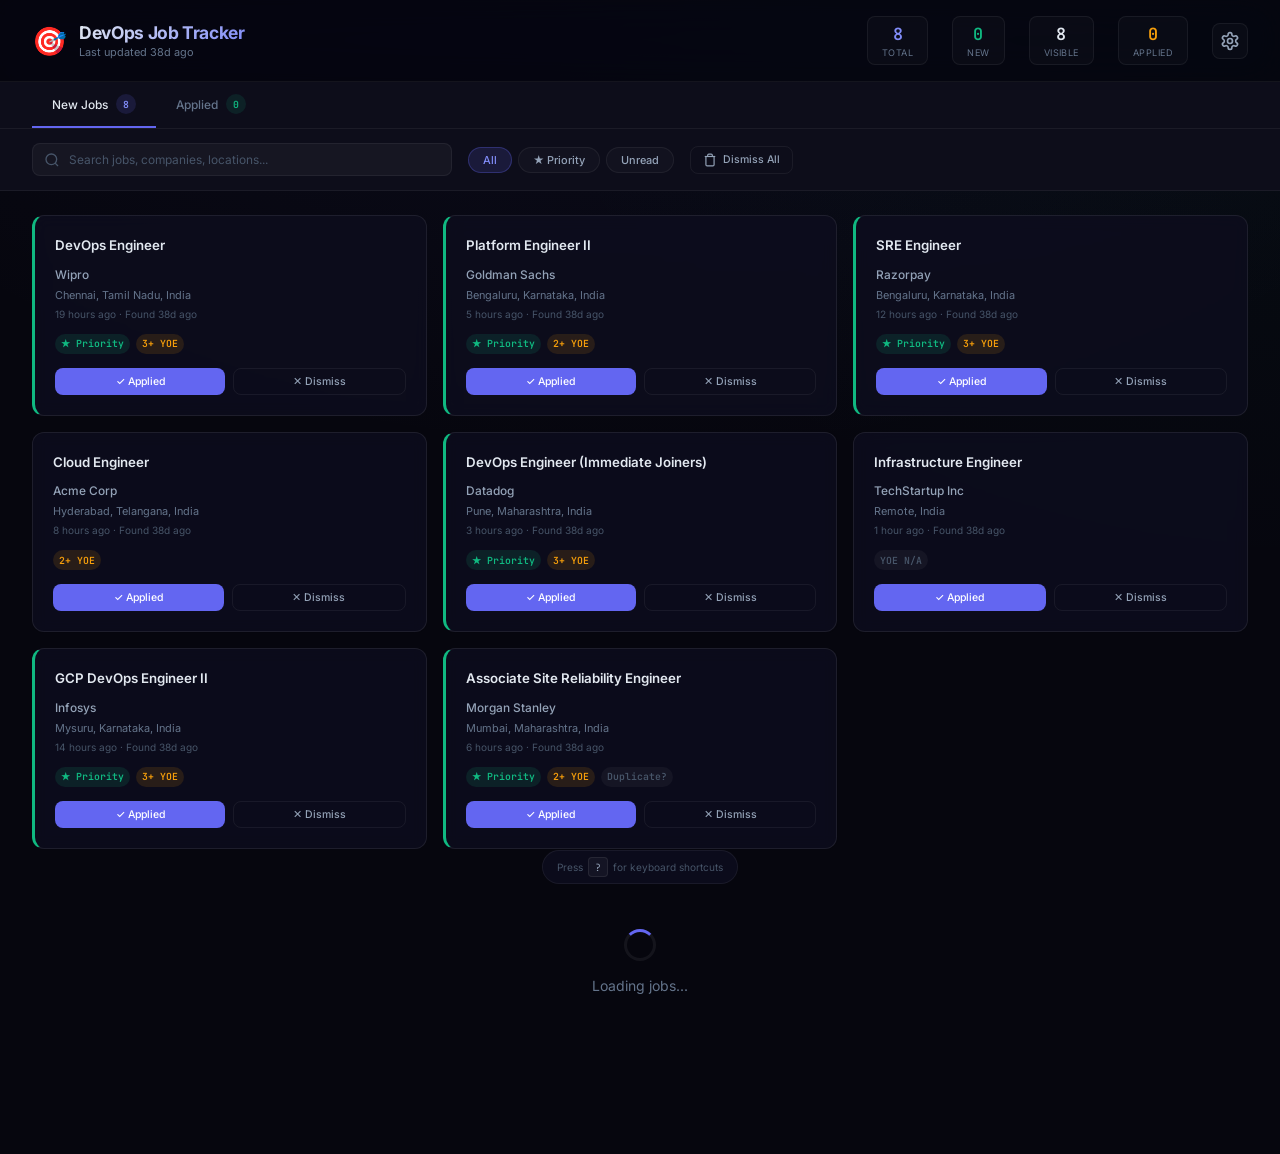
==== dashboard/index.html @ f209c888 "feat: add web dashboard, expand priority companies, disable Discord, and fix auth wall heuristic" ====
<!DOCTYPE html>
<html lang="en">
<head>
  <meta charset="UTF-8">
  <meta name="viewport" content="width=device-width, initial-scale=1.0">
  <title>DevOps Job Tracker</title>
  <meta name="description" content="Personal DevOps job tracking dashboard — automated LinkedIn job monitoring">
  <link rel="icon" href="data:image/svg+xml,<svg xmlns='http://www.w3.org/2000/svg' viewBox='0 0 100 100'><text y='.9em' font-size='90'>🎯</text></svg>">
  <link rel="preconnect" href="https://fonts.googleapis.com">
  <link rel="preconnect" href="https://fonts.gstatic.com" crossorigin>
  <link href="https://fonts.googleapis.com/css2?family=Inter:wght@300;400;500;600;700;800&family=JetBrains+Mono:wght@400;500;600&display=swap" rel="stylesheet">
  <link rel="stylesheet" href="style.css">
</head>
<body>
  <div id="app">

    <!-- ── Top Bar ──────────────────────────────────────────────────────── -->
    <header class="topbar" id="topbar">
      <div class="topbar__left">
        <span class="topbar__icon">🎯</span>
        <div>
          <h1 class="topbar__title">DevOps Job Tracker</h1>
          <p class="topbar__subtitle" id="lastUpdated">Loading...</p>
        </div>
      </div>
      <div class="topbar__stats" id="statsBar"></div>
      <div class="topbar__right">
        <button class="btn-icon" id="settingsBtn" title="Settings (S)">
          <svg width="20" height="20" viewBox="0 0 24 24" fill="none" stroke="currentColor" stroke-width="2" stroke-linecap="round" stroke-linejoin="round"><path d="M12.22 2h-.44a2 2 0 0 0-2 2v.18a2 2 0 0 1-1 1.73l-.43.25a2 2 0 0 1-2 0l-.15-.08a2 2 0 0 0-2.73.73l-.22.38a2 2 0 0 0 .73 2.73l.15.1a2 2 0 0 1 1 1.72v.51a2 2 0 0 1-1 1.74l-.15.09a2 2 0 0 0-.73 2.73l.22.38a2 2 0 0 0 2.73.73l.15-.08a2 2 0 0 1 2 0l.43.25a2 2 0 0 1 1 1.73V20a2 2 0 0 0 2 2h.44a2 2 0 0 0 2-2v-.18a2 2 0 0 1 1-1.73l.43-.25a2 2 0 0 1 2 0l.15.08a2 2 0 0 0 2.73-.73l.22-.39a2 2 0 0 0-.73-2.73l-.15-.08a2 2 0 0 1-1-1.74v-.5a2 2 0 0 1 1-1.74l.15-.09a2 2 0 0 0 .73-2.73l-.22-.38a2 2 0 0 0-2.73-.73l-.15.08a2 2 0 0 1-2 0l-.43-.25a2 2 0 0 1-1-1.73V4a2 2 0 0 0-2-2z"/><circle cx="12" cy="12" r="3"/></svg>
        </button>
      </div>
    </header>

    <!-- ── Tab Navigation ──────────────────────────────────────────────── -->
    <nav class="nav-tabs" id="navTabs">
      <button class="nav-tab nav-tab--active" data-tab="jobs" id="tabJobs">
        New Jobs <span class="badge" id="jobCount">0</span>
      </button>
      <button class="nav-tab" data-tab="applied" id="tabApplied">
        Applied <span class="badge badge--green" id="appliedCount">0</span>
      </button>
    </nav>

    <!-- ── Filters ─────────────────────────────────────────────────────── -->
    <section class="filters" id="filtersBar">
      <div class="filters__search">
        <svg class="filters__icon" width="16" height="16" viewBox="0 0 24 24" fill="none" stroke="currentColor" stroke-width="2"><circle cx="11" cy="11" r="8"/><path d="m21 21-4.3-4.3"/></svg>
        <input type="text" id="searchInput" placeholder="Search jobs, companies, locations..." autocomplete="off">
      </div>
      <div class="filters__chips" id="filterChips">
        <button class="chip chip--active" data-filter="all">All</button>
        <button class="chip" data-filter="priority">★ Priority</button>
        <button class="chip" data-filter="unread">Unread</button>
      </div>
      <button class="btn btn--ghost btn--sm" id="dismissAllBtn" title="Dismiss all visible jobs">
        <svg width="14" height="14" viewBox="0 0 24 24" fill="none" stroke="currentColor" stroke-width="2"><path d="M3 6h18"/><path d="M19 6v14c0 1-1 2-2 2H7c-1 0-2-1-2-2V6"/><path d="M8 6V4c0-1 1-2 2-2h4c1 0 2 1 2 2v2"/></svg>
        Dismiss All
      </button>
    </section>

    <!-- ── Jobs View ───────────────────────────────────────────────────── -->
    <main class="content" id="jobsView">
      <div class="job-grid" id="jobGrid"></div>
      <div class="empty-state" id="emptyState" hidden>
        <div class="empty-state__icon">✨</div>
        <h3>All caught up!</h3>
        <p>No new jobs to review. The pipeline runs every 30 minutes.</p>
      </div>
      <div class="loading-state" id="loadingState">
        <div class="spinner"></div>
        <p>Loading jobs...</p>
      </div>
    </main>

    <!-- ── Applied View ────────────────────────────────────────────────── -->
    <main class="content" id="appliedView" hidden>
      <div class="job-grid" id="appliedGrid"></div>
      <div class="empty-state" id="appliedEmpty" hidden>
        <div class="empty-state__icon">📝</div>
        <h3>No applications yet</h3>
        <p>Mark a job as "Applied" to track it here.</p>
      </div>
    </main>

    <!-- ── Settings Modal ──────────────────────────────────────────────── -->
    <div class="modal-overlay" id="settingsOverlay" hidden>
      <div class="modal" id="settingsModal" role="dialog" aria-label="Settings">
        <div class="modal__header">
          <h2 class="modal__title">Settings</h2>
          <button class="btn-icon" id="closeSettings" aria-label="Close">
            <svg width="20" height="20" viewBox="0 0 24 24" fill="none" stroke="currentColor" stroke-width="2"><path d="M18 6 6 18"/><path d="m6 6 12 12"/></svg>
          </button>
        </div>
        <div class="modal__body">
          <!-- Pipeline Config -->
          <fieldset class="settings-section">
            <legend class="settings-section__title">Pipeline Configuration</legend>
            <p class="settings-section__desc">Controls what the scraper searches for. Changes take effect on the next pipeline run (~30 min).</p>
            <div class="form-group">
              <label class="form-label" for="kwField">Search Keywords</label>
              <div class="tags-input" id="keywordsInput">
                <div class="tags-input__list" id="keywordTags"></div>
                <input type="text" class="tags-input__field" id="kwField" placeholder="Type keyword + Enter">
              </div>
            </div>
            <div class="form-row">
              <div class="form-group">
                <label class="form-label" for="minYoe">Min YOE</label>
                <input type="number" class="form-input" id="minYoe" min="0" max="20" step="1">
              </div>
              <div class="form-group">
                <label class="form-label" for="maxYoe">Max YOE</label>
                <input type="number" class="form-input" id="maxYoe" min="0" max="20" step="1">
              </div>
              <div class="form-group">
                <label class="form-label" for="searchLocation">Location</label>
                <input type="text" class="form-input" id="searchLocation" placeholder="India">
              </div>
            </div>
          </fieldset>

          <!-- GitHub Integration -->
          <fieldset class="settings-section">
            <legend class="settings-section__title">GitHub Integration</legend>
            <p class="settings-section__desc">To save settings to the repository, provide a GitHub Personal Access Token with <code>repo</code> scope.</p>
            <div class="form-group">
              <label class="form-label" for="githubPat">GitHub PAT</label>
              <input type="password" class="form-input" id="githubPat" placeholder="ghp_xxxxxxxxxxxx" autocomplete="off">
              <small class="form-hint">Stored only in your browser's localStorage. Never sent anywhere except GitHub API.</small>
            </div>
          </fieldset>

          <!-- Discord Toggle -->
          <fieldset class="settings-section">
            <legend class="settings-section__title">Discord Notifications</legend>
            <div class="toggle-row">
              <span class="form-label">Enable Discord webhook</span>
              <label class="toggle">
                <input type="checkbox" id="enableDiscord">
                <span class="toggle__track"><span class="toggle__knob"></span></span>
              </label>
            </div>
          </fieldset>

          <!-- Danger Zone -->
          <fieldset class="settings-section settings-section--danger">
            <legend class="settings-section__title">Local Data</legend>
            <div class="form-row">
              <button class="btn btn--danger btn--sm" id="clearDismissed">Clear Dismissed</button>
              <button class="btn btn--danger btn--sm" id="clearApplied">Clear Applied</button>
              <button class="btn btn--danger btn--sm" id="clearAll">Reset All Data</button>
            </div>
          </fieldset>
        </div>
        <div class="modal__footer">
          <button class="btn btn--ghost" id="cancelSettings">Cancel</button>
          <button class="btn btn--primary" id="saveSettings">Save to Repository</button>
        </div>
      </div>
    </div>

    <!-- ── Toast Container ─────────────────────────────────────────────── -->
    <div class="toast-container" id="toasts"></div>

    <!-- ── Keyboard Shortcut Hint ──────────────────────────────────────── -->
    <div class="kbd-hint" id="kbdHint">
      Press <kbd>?</kbd> for keyboard shortcuts
    </div>

    <!-- ── Keyboard Help Modal ─────────────────────────────────────────── -->
    <div class="modal-overlay" id="kbdOverlay" hidden>
      <div class="modal modal--sm" role="dialog" aria-label="Keyboard Shortcuts">
        <div class="modal__header">
          <h2 class="modal__title">Keyboard Shortcuts</h2>
          <button class="btn-icon" id="closeKbd" aria-label="Close">
            <svg width="20" height="20" viewBox="0 0 24 24" fill="none" stroke="currentColor" stroke-width="2"><path d="M18 6 6 18"/><path d="m6 6 12 12"/></svg>
          </button>
        </div>
        <div class="modal__body">
          <div class="kbd-list">
            <div class="kbd-row"><kbd>j</kbd> / <kbd>k</kbd><span>Navigate cards</span></div>
            <div class="kbd-row"><kbd>o</kbd> / <kbd>Enter</kbd><span>Open job in LinkedIn</span></div>
            <div class="kbd-row"><kbd>d</kbd><span>Dismiss focused job</span></div>
            <div class="kbd-row"><kbd>a</kbd><span>Mark as Applied</span></div>
            <div class="kbd-row"><kbd>/</kbd><span>Focus search</span></div>
            <div class="kbd-row"><kbd>s</kbd><span>Open settings</span></div>
            <div class="kbd-row"><kbd>1</kbd> / <kbd>2</kbd><span>Switch tabs</span></div>
            <div class="kbd-row"><kbd>Esc</kbd><span>Close modal / clear search</span></div>
          </div>
        </div>
      </div>
    </div>
  </div>

  <script src="app.js"></script>
</body>
</html>
---- dashboard/style.css ----
/* ═══════════════════════════════════════════════════════════════════════════════
   DevOps Job Tracker — Premium Dark Theme
   ═══════════════════════════════════════════════════════════════════════════════ */

/* ── Design Tokens ─────────────────────────────────────────────────────────── */
:root {
  --bg-body:        #06060e;
  --bg-surface:     #0d0d1a;
  --bg-card:        rgba(14, 14, 30, 0.85);
  --bg-card-hover:  rgba(22, 22, 48, 0.95);
  --bg-glass:       rgba(255, 255, 255, 0.025);
  --bg-input:       rgba(255, 255, 255, 0.04);
  --bg-input-focus: rgba(255, 255, 255, 0.06);

  --border:         rgba(255, 255, 255, 0.06);
  --border-card:    rgba(255, 255, 255, 0.08);
  --border-focus:   rgba(99, 102, 241, 0.5);

  --text-primary:   #e2e8f0;
  --text-secondary: #94a3b8;
  --text-muted:     #64748b;
  --text-dim:       #475569;

  --accent:         #6366f1;
  --accent-hover:   #818cf8;
  --accent-muted:   rgba(99, 102, 241, 0.15);
  --priority:       #10b981;
  --priority-muted: rgba(16, 185, 129, 0.12);
  --yoe:            #f59e0b;
  --yoe-muted:      rgba(245, 158, 11, 0.12);
  --danger:         #ef4444;
  --danger-muted:   rgba(239, 68, 68, 0.12);
  --info:           #3b82f6;
  --info-muted:     rgba(59, 130, 246, 0.12);
  --success:        #10b981;

  --radius-xs:      6px;
  --radius-sm:      8px;
  --radius-md:      12px;
  --radius-lg:      16px;
  --radius-full:    9999px;

  --shadow-sm:      0 1px 3px rgba(0,0,0,0.3);
  --shadow-md:      0 4px 16px rgba(0,0,0,0.4);
  --shadow-lg:      0 8px 32px rgba(0,0,0,0.5);
  --shadow-glow:    0 0 24px rgba(99, 102, 241, 0.08);

  --font-sans:      'Inter', -apple-system, BlinkMacSystemFont, 'Segoe UI', sans-serif;
  --font-mono:      'JetBrains Mono', 'Fira Code', monospace;

  --ease:           cubic-bezier(0.4, 0, 0.2, 1);
  --ease-bounce:    cubic-bezier(0.34, 1.56, 0.64, 1);
  --dur-fast:       120ms;
  --dur-normal:     220ms;
  --dur-slow:       400ms;
}

/* ── Reset ─────────────────────────────────────────────────────────────────── */
*, *::before, *::after { box-sizing: border-box; margin: 0; padding: 0; }

html {
  font-size: 14px;
  -webkit-font-smoothing: antialiased;
  -moz-osx-font-smoothing: grayscale;
  scroll-behavior: smooth;
}

body {
  font-family: var(--font-sans);
  background: var(--bg-body);
  color: var(--text-primary);
  min-height: 100vh;
  overflow-x: hidden;
  background-image:
    radial-gradient(ellipse 80% 60% at 50% -20%, rgba(99,102,241,0.08), transparent),
    radial-gradient(ellipse 60% 50% at 100% 0%, rgba(16,185,129,0.04), transparent);
}

a { color: var(--accent-hover); text-decoration: none; }
a:hover { text-decoration: underline; }

code { font-family: var(--font-mono); font-size: 0.85em; background: var(--bg-input); padding: 2px 6px; border-radius: var(--radius-xs); }

::-webkit-scrollbar { width: 6px; }
::-webkit-scrollbar-track { background: transparent; }
::-webkit-scrollbar-thumb { background: rgba(255,255,255,0.08); border-radius: 3px; }
::-webkit-scrollbar-thumb:hover { background: rgba(255,255,255,0.14); }

/* ── Top Bar ───────────────────────────────────────────────────────────────── */
.topbar {
  position: sticky; top: 0; z-index: 100;
  display: flex; align-items: center; gap: 24px;
  padding: 16px 32px;
  background: rgba(6, 6, 14, 0.82);
  backdrop-filter: blur(20px) saturate(180%);
  -webkit-backdrop-filter: blur(20px) saturate(180%);
  border-bottom: 1px solid var(--border);
}
.topbar__left { display: flex; align-items: center; gap: 12px; flex-shrink: 0; }
.topbar__icon { font-size: 28px; }
.topbar__title {
  font-size: 1.25rem; font-weight: 700; letter-spacing: -0.02em;
  background: linear-gradient(135deg, var(--text-primary), var(--accent-hover));
  -webkit-background-clip: text; -webkit-text-fill-color: transparent;
  background-clip: text;
}
.topbar__subtitle { font-size: 0.78rem; color: var(--text-muted); margin-top: 2px; }
.topbar__stats { display: flex; gap: 24px; margin-left: auto; }
.topbar__right { flex-shrink: 0; }

/* ── Stats ─────────────────────────────────────────────────────────────────── */
.stat {
  display: flex; flex-direction: column; align-items: center; gap: 2px;
  padding: 6px 14px; border-radius: var(--radius-sm);
  background: var(--bg-glass); border: 1px solid var(--border);
}
.stat__value { font-family: var(--font-mono); font-size: 1.2rem; font-weight: 600; }
.stat__label { font-size: 0.65rem; text-transform: uppercase; letter-spacing: 0.05em; color: var(--text-muted); }
.stat--accent .stat__value { color: var(--accent-hover); }
.stat--green .stat__value { color: var(--priority); }
.stat--amber .stat__value { color: var(--yoe); }

/* ── Button Primitives ─────────────────────────────────────────────────────── */
.btn-icon {
  display: inline-flex; align-items: center; justify-content: center;
  width: 36px; height: 36px; border-radius: var(--radius-sm);
  border: 1px solid var(--border); background: var(--bg-glass);
  color: var(--text-secondary); cursor: pointer;
  transition: all var(--dur-normal) var(--ease);
}
.btn-icon:hover { color: var(--text-primary); background: var(--bg-input); border-color: var(--border-card); }

.btn {
  display: inline-flex; align-items: center; gap: 6px;
  padding: 8px 16px; border-radius: var(--radius-sm);
  font-family: var(--font-sans); font-size: 0.82rem; font-weight: 500;
  cursor: pointer; border: none;
  transition: all var(--dur-normal) var(--ease);
}
.btn--sm { padding: 6px 12px; font-size: 0.75rem; }
.btn--primary { background: var(--accent); color: #fff; }
.btn--primary:hover { background: var(--accent-hover); box-shadow: var(--shadow-glow); }
.btn--ghost { background: transparent; color: var(--text-secondary); border: 1px solid var(--border); }
.btn--ghost:hover { color: var(--text-primary); border-color: var(--border-card); background: var(--bg-glass); }
.btn--danger { background: var(--danger-muted); color: var(--danger); border: 1px solid rgba(239,68,68,0.2); }
.btn--danger:hover { background: rgba(239,68,68,0.2); }

/* ── Nav Tabs ──────────────────────────────────────────────────────────────── */
.nav-tabs {
  display: flex; gap: 0; padding: 0 32px;
  border-bottom: 1px solid var(--border);
  background: var(--bg-surface);
}
.nav-tab {
  padding: 12px 20px; border: none; background: none;
  color: var(--text-muted); font-family: var(--font-sans);
  font-size: 0.85rem; font-weight: 500; cursor: pointer;
  border-bottom: 2px solid transparent;
  transition: all var(--dur-normal) var(--ease);
  display: flex; align-items: center; gap: 8px;
}
.nav-tab:hover { color: var(--text-secondary); }
.nav-tab--active { color: var(--text-primary); border-bottom-color: var(--accent); }

/* ── Badge ─────────────────────────────────────────────────────────────────── */
.badge {
  display: inline-flex; align-items: center; justify-content: center;
  min-width: 20px; height: 20px; padding: 0 6px;
  border-radius: var(--radius-full); font-family: var(--font-mono);
  font-size: 0.7rem; font-weight: 600;
  background: var(--accent-muted); color: var(--accent-hover);
}
.badge--green { background: var(--priority-muted); color: var(--priority); }
.badge--amber { background: var(--yoe-muted); color: var(--yoe); }
.badge--dim { background: rgba(255,255,255,0.04); color: var(--text-dim); }

/* ── Filters ───────────────────────────────────────────────────────────────── */
.filters {
  display: flex; align-items: center; gap: 16px; flex-wrap: wrap;
  padding: 14px 32px; background: var(--bg-surface);
  border-bottom: 1px solid var(--border);
}
.filters__search {
  position: relative; flex: 1; min-width: 240px; max-width: 420px;
}
.filters__icon {
  position: absolute; left: 12px; top: 50%; transform: translateY(-50%);
  color: var(--text-dim); pointer-events: none;
}
.filters__search input {
  width: 100%; padding: 8px 12px 8px 36px;
  background: var(--bg-input); border: 1px solid var(--border);
  border-radius: var(--radius-sm); color: var(--text-primary);
  font-family: var(--font-sans); font-size: 0.85rem;
  transition: all var(--dur-normal) var(--ease); outline: none;
}
.filters__search input:focus {
  border-color: var(--border-focus); background: var(--bg-input-focus);
  box-shadow: 0 0 0 3px rgba(99,102,241,0.08);
}
.filters__search input::placeholder { color: var(--text-dim); }
.filters__chips { display: flex; gap: 6px; }

/* ── Chips ──────────────────────────────────────────────────────────────────── */
.chip {
  padding: 5px 14px; border-radius: var(--radius-full);
  font-family: var(--font-sans); font-size: 0.78rem; font-weight: 500;
  background: var(--bg-glass); border: 1px solid var(--border);
  color: var(--text-secondary); cursor: pointer;
  transition: all var(--dur-normal) var(--ease);
}
.chip:hover { border-color: var(--border-card); color: var(--text-primary); }
.chip--active {
  background: var(--accent-muted); border-color: rgba(99,102,241,0.3);
  color: var(--accent-hover);
}

/* ── Content Area ──────────────────────────────────────────────────────────── */
.content { padding: 24px 32px 80px; }

/* ── Job Grid ──────────────────────────────────────────────────────────────── */
.job-grid {
  display: grid;
  grid-template-columns: repeat(auto-fill, minmax(340px, 1fr));
  gap: 16px;
}

/* ── Job Card ──────────────────────────────────────────────────────────────── */
.job-card {
  position: relative;
  background: var(--bg-card);
  border: 1px solid var(--border-card);
  border-radius: var(--radius-md);
  padding: 20px;
  transition: all var(--dur-normal) var(--ease);
  animation: cardIn var(--dur-slow) var(--ease) both;
  backdrop-filter: blur(8px);
  -webkit-backdrop-filter: blur(8px);
}
.job-card:hover {
  background: var(--bg-card-hover);
  border-color: rgba(255,255,255,0.1);
  box-shadow: var(--shadow-md), var(--shadow-glow);
  transform: translateY(-2px);
}
.job-card--priority { border-left: 3px solid var(--priority); }
.job-card--focused {
  outline: 2px solid var(--accent);
  outline-offset: 2px;
}
.job-card--dismissing {
  animation: cardOut 300ms var(--ease) forwards;
}

.job-card__header { display: flex; justify-content: space-between; align-items: flex-start; gap: 12px; margin-bottom: 12px; }
.job-card__title {
  font-size: 0.95rem; font-weight: 600; line-height: 1.4;
  color: var(--text-primary);
}
.job-card__title a {
  color: inherit; text-decoration: none;
  transition: color var(--dur-fast);
}
.job-card__title a:hover { color: var(--accent-hover); text-decoration: none; }

.job-card__new {
  display: inline-flex; padding: 2px 8px; border-radius: var(--radius-full);
  font-size: 0.6rem; font-weight: 700; letter-spacing: 0.04em;
  text-transform: uppercase; background: var(--info-muted); color: var(--info);
  flex-shrink: 0; align-self: flex-start; margin-top: 2px;
}

.job-card__meta { display: flex; flex-direction: column; gap: 6px; margin-bottom: 14px; }
.job-card__company { font-size: 0.85rem; color: var(--text-secondary); font-weight: 500; }
.job-card__location { font-size: 0.78rem; color: var(--text-muted); }
.job-card__time { font-size: 0.72rem; color: var(--text-dim); }

.job-card__badges { display: flex; gap: 6px; flex-wrap: wrap; margin-bottom: 14px; }

.job-card__actions { display: flex; gap: 8px; }
.job-card__actions .btn { flex: 1; justify-content: center; }

.job-card__notes { margin-top: 10px; padding-top: 10px; border-top: 1px solid var(--border); }
.job-card__notes-text { font-size: 0.78rem; color: var(--text-secondary); font-style: italic; }
.job-card__notes-date { font-size: 0.7rem; color: var(--text-dim); font-family: var(--font-mono); margin-top: 4px; }

/* ── Empty / Loading States ────────────────────────────────────────────────── */
.empty-state {
  text-align: center; padding: 80px 20px;
  animation: fadeIn var(--dur-slow) var(--ease);
}
.empty-state__icon { font-size: 48px; margin-bottom: 16px; }
.empty-state h3 { font-size: 1.15rem; font-weight: 600; margin-bottom: 8px; color: var(--text-primary); }
.empty-state p { color: var(--text-muted); font-size: 0.85rem; max-width: 400px; margin: 0 auto; }

.loading-state {
  display: flex; flex-direction: column; align-items: center;
  gap: 16px; padding: 80px 20px; color: var(--text-muted);
}

.spinner {
  width: 32px; height: 32px;
  border: 3px solid var(--border);
  border-top-color: var(--accent);
  border-radius: 50%;
  animation: spin 800ms linear infinite;
}

/* ── Modal ──────────────────────────────────────────────────────────────────── */
.modal-overlay {
  position: fixed; inset: 0; z-index: 200;
  display: flex; align-items: center; justify-content: center;
  background: rgba(0, 0, 0, 0.6);
  backdrop-filter: blur(4px);
  -webkit-backdrop-filter: blur(4px);
  animation: fadeIn var(--dur-normal) var(--ease);
}
.modal-overlay[hidden] { display: none; }

.modal {
  width: 90%; max-width: 600px; max-height: 85vh;
  background: var(--bg-surface);
  border: 1px solid var(--border-card);
  border-radius: var(--radius-lg);
  box-shadow: var(--shadow-lg);
  display: flex; flex-direction: column;
  animation: modalIn var(--dur-slow) var(--ease-bounce);
  overflow: hidden;
}
.modal--sm { max-width: 420px; }

.modal__header {
  display: flex; align-items: center; justify-content: space-between;
  padding: 20px 24px; border-bottom: 1px solid var(--border);
}
.modal__title { font-size: 1.05rem; font-weight: 600; display: flex; align-items: center; gap: 10px; }
.modal__body { padding: 24px; overflow-y: auto; flex: 1; }
.modal__footer {
  display: flex; justify-content: flex-end; gap: 10px;
  padding: 16px 24px; border-top: 1px solid var(--border);
}

/* ── Settings Sections ─────────────────────────────────────────────────────── */
.settings-section {
  border: 1px solid var(--border); border-radius: var(--radius-md);
  padding: 20px; margin-bottom: 16px;
}
.settings-section--danger { border-color: rgba(239,68,68,0.15); }
.settings-section__title {
  font-size: 0.88rem; font-weight: 600; margin-bottom: 4px;
  color: var(--text-primary); padding: 0;
}
.settings-section__desc { font-size: 0.78rem; color: var(--text-muted); margin-bottom: 16px; line-height: 1.5; }

/* ── Form Elements ─────────────────────────────────────────────────────────── */
.form-group { margin-bottom: 14px; }
.form-label { display: block; font-size: 0.78rem; font-weight: 500; color: var(--text-secondary); margin-bottom: 6px; }
.form-input {
  width: 100%; padding: 8px 12px;
  background: var(--bg-input); border: 1px solid var(--border);
  border-radius: var(--radius-sm); color: var(--text-primary);
  font-family: var(--font-sans); font-size: 0.85rem;
  outline: none; transition: all var(--dur-normal) var(--ease);
}
.form-input:focus { border-color: var(--border-focus); box-shadow: 0 0 0 3px rgba(99,102,241,0.08); }
.form-hint { font-size: 0.7rem; color: var(--text-dim); margin-top: 6px; }
.form-row { display: flex; gap: 12px; }
.form-row > .form-group { flex: 1; }

/* ── Tags Input ────────────────────────────────────────────────────────────── */
.tags-input {
  background: var(--bg-input); border: 1px solid var(--border);
  border-radius: var(--radius-sm); padding: 6px 8px;
  display: flex; flex-wrap: wrap; gap: 6px; align-items: center;
  transition: all var(--dur-normal) var(--ease);
  min-height: 38px;
}
.tags-input:focus-within { border-color: var(--border-focus); box-shadow: 0 0 0 3px rgba(99,102,241,0.08); }
.tags-input__list { display: flex; flex-wrap: wrap; gap: 6px; }
.tags-input__tag {
  display: inline-flex; align-items: center; gap: 4px;
  padding: 3px 8px 3px 10px; border-radius: var(--radius-full);
  background: var(--accent-muted); color: var(--accent-hover);
  font-size: 0.75rem; font-weight: 500;
}
.tags-input__tag-remove {
  display: inline-flex; align-items: center; justify-content: center;
  width: 16px; height: 16px; border: none; background: none;
  color: var(--accent-hover); cursor: pointer; border-radius: 50%;
  font-size: 0.85rem; line-height: 1; padding: 0;
  transition: background var(--dur-fast);
}
.tags-input__tag-remove:hover { background: rgba(255,255,255,0.1); }
.tags-input__field {
  border: none; background: none; outline: none;
  color: var(--text-primary); font-family: var(--font-sans);
  font-size: 0.82rem; flex: 1; min-width: 120px; padding: 2px 4px;
}
.tags-input__field::placeholder { color: var(--text-dim); }

/* ── Toggle ────────────────────────────────────────────────────────────────── */
.toggle { cursor: pointer; }
.toggle input { display: none; }
.toggle__track {
  display: inline-flex; align-items: center;
  width: 40px; height: 22px; padding: 2px;
  background: rgba(255,255,255,0.1); border-radius: 11px;
  transition: background var(--dur-normal) var(--ease);
}
.toggle input:checked + .toggle__track { background: var(--accent); }
.toggle__knob {
  width: 18px; height: 18px; border-radius: 50%;
  background: var(--text-primary);
  transition: transform var(--dur-normal) var(--ease-bounce);
}
.toggle input:checked + .toggle__track .toggle__knob { transform: translateX(18px); }
.toggle-row { display: flex; align-items: center; justify-content: space-between; }

/* ── Toast ──────────────────────────────────────────────────────────────────── */
.toast-container {
  position: fixed; bottom: 24px; right: 24px; z-index: 300;
  display: flex; flex-direction: column; gap: 8px; pointer-events: none;
}
.toast {
  padding: 12px 20px; border-radius: var(--radius-sm);
  background: var(--bg-card); border: 1px solid var(--border-card);
  color: var(--text-primary); font-size: 0.82rem; font-weight: 500;
  box-shadow: var(--shadow-lg); pointer-events: auto;
  animation: toastIn var(--dur-slow) var(--ease-bounce);
  backdrop-filter: blur(12px);
  -webkit-backdrop-filter: blur(12px);
  display: flex; align-items: center; gap: 8px;
}
.toast--success { border-left: 3px solid var(--success); }
.toast--error { border-left: 3px solid var(--danger); }
.toast--info { border-left: 3px solid var(--info); }
.toast--exiting { animation: toastOut var(--dur-normal) var(--ease) forwards; }

/* ── Keyboard Hint ─────────────────────────────────────────────────────────── */
.kbd-hint {
  position: fixed; bottom: 16px; left: 50%; transform: translateX(-50%);
  padding: 6px 14px; border-radius: var(--radius-full);
  background: var(--bg-card); border: 1px solid var(--border);
  color: var(--text-dim); font-size: 0.72rem;
  opacity: 0; animation: fadeIn 1s 3s var(--ease) forwards;
}
kbd {
  display: inline-flex; align-items: center; justify-content: center;
  min-width: 20px; height: 20px; padding: 0 5px;
  border-radius: 4px; background: var(--bg-input);
  border: 1px solid var(--border-card);
  font-family: var(--font-mono); font-size: 0.72rem;
  color: var(--text-secondary); margin: 0 2px;
}
.kbd-list { display: flex; flex-direction: column; gap: 10px; }
.kbd-row { display: flex; align-items: center; gap: 12px; font-size: 0.85rem; color: var(--text-secondary); }
.kbd-row span { margin-left: auto; }

/* ── Animations ────────────────────────────────────────────────────────────── */
@keyframes fadeIn { from { opacity: 0; } to { opacity: 1; } }
@keyframes cardIn {
  from { opacity: 0; transform: translateY(12px); }
  to { opacity: 1; transform: translateY(0); }
}
@keyframes cardOut {
  to { opacity: 0; transform: translateX(40px) scale(0.95); }
}
@keyframes modalIn {
  from { opacity: 0; transform: scale(0.92); }
  to { opacity: 1; transform: scale(1); }
}
@keyframes spin { to { transform: rotate(360deg); } }
@keyframes toastIn {
  from { opacity: 0; transform: translateX(40px); }
  to { opacity: 1; transform: translateX(0); }
}
@keyframes toastOut {
  to { opacity: 0; transform: translateX(40px); }
}

/* ── Responsive ────────────────────────────────────────────────────────────── */
@media (max-width: 768px) {
  .topbar { padding: 12px 16px; gap: 12px; flex-wrap: wrap; }
  .topbar__stats { gap: 12px; order: 3; width: 100%; overflow-x: auto; }
  .nav-tabs { padding: 0 16px; }
  .filters { padding: 12px 16px; }
  .content { padding: 16px 16px 80px; }
  .job-grid { grid-template-columns: 1fr; }
  .filters__search { min-width: 100%; }
  .form-row { flex-direction: column; }
  .kbd-hint { display: none; }
}

@media (max-width: 480px) {
  html { font-size: 13px; }
  .topbar__title { font-size: 1.1rem; }
  .stat { padding: 4px 10px; }
}
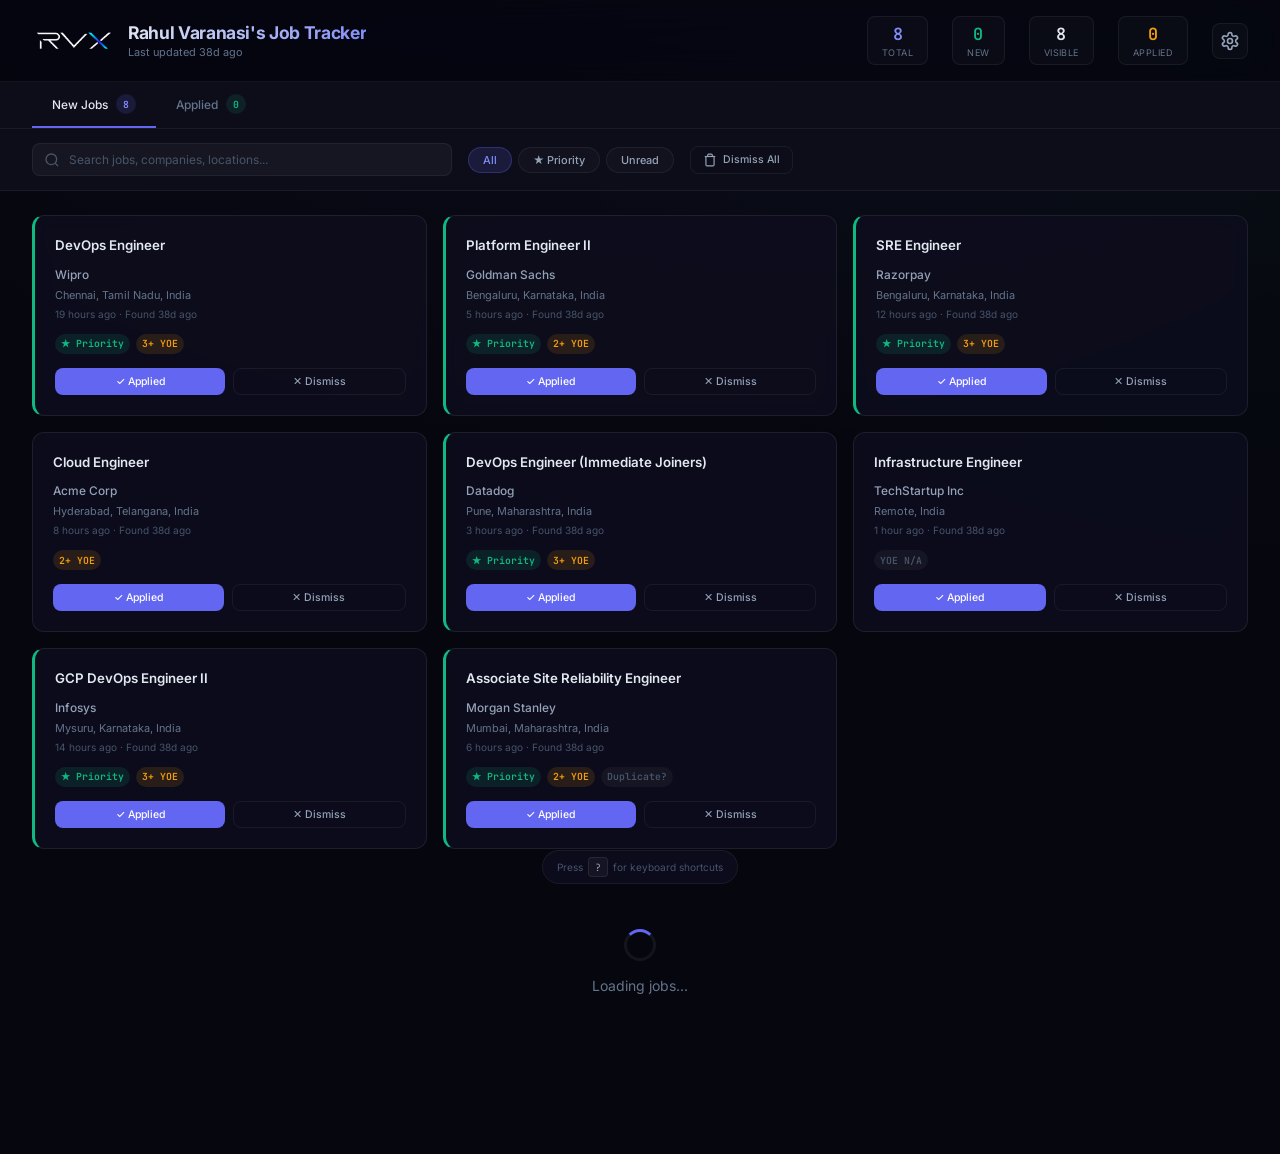
==== commit 35725109: "Update dashboard header and favicon with RVX logo" ====
--- a/dashboard/index.html
+++ b/dashboard/index.html
@@ -1,32 +1,42 @@
 <!DOCTYPE html>
 <html lang="en">
+
 <head>
   <meta charset="UTF-8">
   <meta name="viewport" content="width=device-width, initial-scale=1.0">
   <title>DevOps Job Tracker</title>
   <meta name="description" content="Personal DevOps job tracking dashboard — automated LinkedIn job monitoring">
-  <link rel="icon" href="data:image/svg+xml,<svg xmlns='http://www.w3.org/2000/svg' viewBox='0 0 100 100'><text y='.9em' font-size='90'>🎯</text></svg>">
+  <link rel="icon" type="image/png" href="favicon.png">
+  <link rel="apple-touch-icon" href="favicon.png">
   <link rel="preconnect" href="https://fonts.googleapis.com">
   <link rel="preconnect" href="https://fonts.gstatic.com" crossorigin>
-  <link href="https://fonts.googleapis.com/css2?family=Inter:wght@300;400;500;600;700;800&family=JetBrains+Mono:wght@400;500;600&display=swap" rel="stylesheet">
+  <link
+    href="https://fonts.googleapis.com/css2?family=Inter:wght@300;400;500;600;700;800&family=JetBrains+Mono:wght@400;500;600&display=swap"
+    rel="stylesheet">
   <link rel="stylesheet" href="style.css">
 </head>
+
 <body>
   <div id="app">
 
     <!-- ── Top Bar ──────────────────────────────────────────────────────── -->
     <header class="topbar" id="topbar">
       <div class="topbar__left">
-        <span class="topbar__icon">🎯</span>
+        <img src="logo.png" alt="RVX Logo" class="topbar__logo">
         <div>
-          <h1 class="topbar__title">DevOps Job Tracker</h1>
+          <h1 class="topbar__title">Rahul Varanasi's Job Tracker</h1>
           <p class="topbar__subtitle" id="lastUpdated">Loading...</p>
         </div>
       </div>
       <div class="topbar__stats" id="statsBar"></div>
       <div class="topbar__right">
         <button class="btn-icon" id="settingsBtn" title="Settings (S)">
-          <svg width="20" height="20" viewBox="0 0 24 24" fill="none" stroke="currentColor" stroke-width="2" stroke-linecap="round" stroke-linejoin="round"><path d="M12.22 2h-.44a2 2 0 0 0-2 2v.18a2 2 0 0 1-1 1.73l-.43.25a2 2 0 0 1-2 0l-.15-.08a2 2 0 0 0-2.73.73l-.22.38a2 2 0 0 0 .73 2.73l.15.1a2 2 0 0 1 1 1.72v.51a2 2 0 0 1-1 1.74l-.15.09a2 2 0 0 0-.73 2.73l.22.38a2 2 0 0 0 2.73.73l.15-.08a2 2 0 0 1 2 0l.43.25a2 2 0 0 1 1 1.73V20a2 2 0 0 0 2 2h.44a2 2 0 0 0 2-2v-.18a2 2 0 0 1 1-1.73l.43-.25a2 2 0 0 1 2 0l.15.08a2 2 0 0 0 2.73-.73l.22-.39a2 2 0 0 0-.73-2.73l-.15-.08a2 2 0 0 1-1-1.74v-.5a2 2 0 0 1 1-1.74l.15-.09a2 2 0 0 0 .73-2.73l-.22-.38a2 2 0 0 0-2.73-.73l-.15.08a2 2 0 0 1-2 0l-.43-.25a2 2 0 0 1-1-1.73V4a2 2 0 0 0-2-2z"/><circle cx="12" cy="12" r="3"/></svg>
+          <svg width="20" height="20" viewBox="0 0 24 24" fill="none" stroke="currentColor" stroke-width="2"
+            stroke-linecap="round" stroke-linejoin="round">
+            <path
+              d="M12.22 2h-.44a2 2 0 0 0-2 2v.18a2 2 0 0 1-1 1.73l-.43.25a2 2 0 0 1-2 0l-.15-.08a2 2 0 0 0-2.73.73l-.22.38a2 2 0 0 0 .73 2.73l.15.1a2 2 0 0 1 1 1.72v.51a2 2 0 0 1-1 1.74l-.15.09a2 2 0 0 0-.73 2.73l.22.38a2 2 0 0 0 2.73.73l.15-.08a2 2 0 0 1 2 0l.43.25a2 2 0 0 1 1 1.73V20a2 2 0 0 0 2 2h.44a2 2 0 0 0 2-2v-.18a2 2 0 0 1 1-1.73l.43-.25a2 2 0 0 1 2 0l.15.08a2 2 0 0 0 2.73-.73l.22-.39a2 2 0 0 0-.73-2.73l-.15-.08a2 2 0 0 1-1-1.74v-.5a2 2 0 0 1 1-1.74l.15-.09a2 2 0 0 0 .73-2.73l-.22-.38a2 2 0 0 0-2.73-.73l-.15.08a2 2 0 0 1-2 0l-.43-.25a2 2 0 0 1-1-1.73V4a2 2 0 0 0-2-2z" />
+            <circle cx="12" cy="12" r="3" />
+          </svg>
         </button>
       </div>
     </header>
@@ -44,7 +54,11 @@
     <!-- ── Filters ─────────────────────────────────────────────────────── -->
     <section class="filters" id="filtersBar">
       <div class="filters__search">
-        <svg class="filters__icon" width="16" height="16" viewBox="0 0 24 24" fill="none" stroke="currentColor" stroke-width="2"><circle cx="11" cy="11" r="8"/><path d="m21 21-4.3-4.3"/></svg>
+        <svg class="filters__icon" width="16" height="16" viewBox="0 0 24 24" fill="none" stroke="currentColor"
+          stroke-width="2">
+          <circle cx="11" cy="11" r="8" />
+          <path d="m21 21-4.3-4.3" />
+        </svg>
         <input type="text" id="searchInput" placeholder="Search jobs, companies, locations..." autocomplete="off">
       </div>
       <div class="filters__chips" id="filterChips">
@@ -53,7 +67,11 @@
         <button class="chip" data-filter="unread">Unread</button>
       </div>
       <button class="btn btn--ghost btn--sm" id="dismissAllBtn" title="Dismiss all visible jobs">
-        <svg width="14" height="14" viewBox="0 0 24 24" fill="none" stroke="currentColor" stroke-width="2"><path d="M3 6h18"/><path d="M19 6v14c0 1-1 2-2 2H7c-1 0-2-1-2-2V6"/><path d="M8 6V4c0-1 1-2 2-2h4c1 0 2 1 2 2v2"/></svg>
+        <svg width="14" height="14" viewBox="0 0 24 24" fill="none" stroke="currentColor" stroke-width="2">
+          <path d="M3 6h18" />
+          <path d="M19 6v14c0 1-1 2-2 2H7c-1 0-2-1-2-2V6" />
+          <path d="M8 6V4c0-1 1-2 2-2h4c1 0 2 1 2 2v2" />
+        </svg>
         Dismiss All
       </button>
     </section>
@@ -88,14 +106,18 @@
         <div class="modal__header">
           <h2 class="modal__title">Settings</h2>
           <button class="btn-icon" id="closeSettings" aria-label="Close">
-            <svg width="20" height="20" viewBox="0 0 24 24" fill="none" stroke="currentColor" stroke-width="2"><path d="M18 6 6 18"/><path d="m6 6 12 12"/></svg>
+            <svg width="20" height="20" viewBox="0 0 24 24" fill="none" stroke="currentColor" stroke-width="2">
+              <path d="M18 6 6 18" />
+              <path d="m6 6 12 12" />
+            </svg>
           </button>
         </div>
         <div class="modal__body">
           <!-- Pipeline Config -->
           <fieldset class="settings-section">
             <legend class="settings-section__title">Pipeline Configuration</legend>
-            <p class="settings-section__desc">Controls what the scraper searches for. Changes take effect on the next pipeline run (~30 min).</p>
+            <p class="settings-section__desc">Controls what the scraper searches for. Changes take effect on the next
+              pipeline run (~30 min).</p>
             <div class="form-group">
               <label class="form-label" for="kwField">Search Keywords</label>
               <div class="tags-input" id="keywordsInput">
@@ -122,11 +144,14 @@
           <!-- GitHub Integration -->
           <fieldset class="settings-section">
             <legend class="settings-section__title">GitHub Integration</legend>
-            <p class="settings-section__desc">To save settings to the repository, provide a GitHub Personal Access Token with <code>repo</code> scope.</p>
+            <p class="settings-section__desc">To save settings to the repository, provide a GitHub Personal Access Token
+              with <code>repo</code> scope.</p>
             <div class="form-group">
               <label class="form-label" for="githubPat">GitHub PAT</label>
-              <input type="password" class="form-input" id="githubPat" placeholder="ghp_xxxxxxxxxxxx" autocomplete="off">
-              <small class="form-hint">Stored only in your browser's localStorage. Never sent anywhere except GitHub API.</small>
+              <input type="password" class="form-input" id="githubPat" placeholder="ghp_xxxxxxxxxxxx"
+                autocomplete="off">
+              <small class="form-hint">Stored only in your browser's localStorage. Never sent anywhere except GitHub
+                API.</small>
             </div>
           </fieldset>
 
@@ -173,7 +198,10 @@
         <div class="modal__header">
           <h2 class="modal__title">Keyboard Shortcuts</h2>
           <button class="btn-icon" id="closeKbd" aria-label="Close">
-            <svg width="20" height="20" viewBox="0 0 24 24" fill="none" stroke="currentColor" stroke-width="2"><path d="M18 6 6 18"/><path d="m6 6 12 12"/></svg>
+            <svg width="20" height="20" viewBox="0 0 24 24" fill="none" stroke="currentColor" stroke-width="2">
+              <path d="M18 6 6 18" />
+              <path d="m6 6 12 12" />
+            </svg>
           </button>
         </div>
         <div class="modal__body">
@@ -194,4 +222,5 @@
 
   <script src="app.js"></script>
 </body>
-</html>
+
+</html>
--- a/dashboard/style.css
+++ b/dashboard/style.css
@@ -97,7 +97,12 @@
   border-bottom: 1px solid var(--border);
 }
 .topbar__left { display: flex; align-items: center; gap: 12px; flex-shrink: 0; }
-.topbar__icon { font-size: 28px; }
+.topbar__icon, .topbar__logo {
+  height: 28px;
+  width: auto;
+  object-fit: contain;
+  display: block;
+}
 .topbar__title {
   font-size: 1.25rem; font-weight: 700; letter-spacing: -0.02em;
   background: linear-gradient(135deg, var(--text-primary), var(--accent-hover));
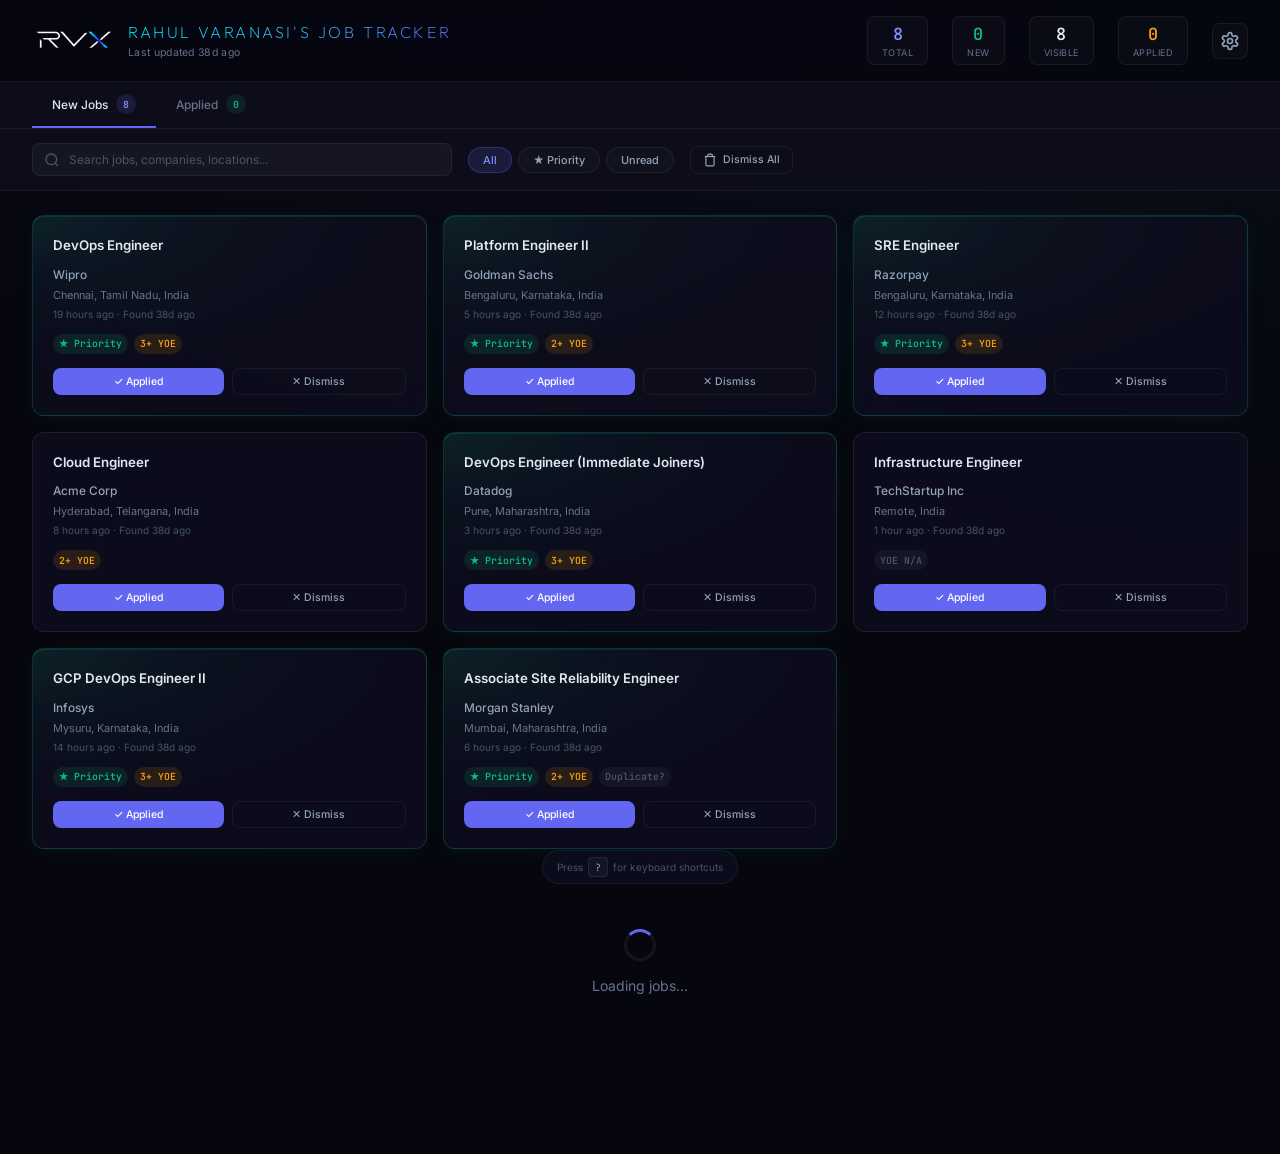
==== commit 0b6badf7: "Update title typography, remove unread icon, and upgrade priority card gradient" ====
--- a/dashboard/index.html
+++ b/dashboard/index.html
@@ -11,7 +11,7 @@
   <link rel="preconnect" href="https://fonts.googleapis.com">
   <link rel="preconnect" href="https://fonts.gstatic.com" crossorigin>
   <link
-    href="https://fonts.googleapis.com/css2?family=Inter:wght@300;400;500;600;700;800&family=JetBrains+Mono:wght@400;500;600&display=swap"
+    href="https://fonts.googleapis.com/css2?family=Inter:wght@300;400;500;600;700;800&family=JetBrains+Mono:wght@400;500;600&family=Outfit:wght@200;300;400;500&display=swap"
     rel="stylesheet">
   <link rel="stylesheet" href="style.css">
 </head>
@@ -80,7 +80,6 @@
     <main class="content" id="jobsView">
       <div class="job-grid" id="jobGrid"></div>
       <div class="empty-state" id="emptyState" hidden>
-        <div class="empty-state__icon">✨</div>
         <h3>All caught up!</h3>
         <p>No new jobs to review. The pipeline runs every 30 minutes.</p>
       </div>
--- a/dashboard/style.css
+++ b/dashboard/style.css
@@ -1,3 +1,5 @@
+@import url('https://fonts.googleapis.com/css2?family=Outfit:wght@200;300;400;500&display=swap');
+
 /* ═══════════════════════════════════════════════════════════════════════════════
    DevOps Job Tracker — Premium Dark Theme
    ═══════════════════════════════════════════════════════════════════════════════ */
@@ -104,12 +106,50 @@
   display: block;
 }
 .topbar__title {
-  font-size: 1.25rem; font-weight: 700; letter-spacing: -0.02em;
-  background: linear-gradient(135deg, var(--text-primary), var(--accent-hover));
-  -webkit-background-clip: text; -webkit-text-fill-color: transparent;
+  font-family: 'Outfit', -apple-system, BlinkMacSystemFont, 'Segoe UI', sans-serif;
+  font-size: 1.15rem;
+  font-weight: 200;
+  text-transform: uppercase;
+  letter-spacing: 0.16em;
+  background: linear-gradient(
+    90deg,
+    #00f0ff 0%,
+    #38bdf8 20%,
+    #6366f1 45%,
+    #2dd4bf 70%,
+    #0ea5e9 85%,
+    #00f0ff 100%
+  );
+  background-size: 250% auto;
+  -webkit-background-clip: text;
+  -webkit-text-fill-color: transparent;
   background-clip: text;
-}
-.topbar__subtitle { font-size: 0.78rem; color: var(--text-muted); margin-top: 2px; }
+  text-rendering: optimizeLegibility;
+  line-height: 1.25;
+  animation: ai-breathe 18s ease-in-out infinite alternate;
+  will-change: background-position, filter;
+}
+
+@keyframes ai-breathe {
+  0% {
+    background-position: 0% 50%;
+    filter: drop-shadow(0 0 6px rgba(0, 240, 255, 0.2));
+  }
+  50% {
+    background-position: 100% 50%;
+    filter: drop-shadow(0 0 16px rgba(99, 102, 241, 0.4));
+  }
+  100% {
+    background-position: 0% 50%;
+    filter: drop-shadow(0 0 6px rgba(0, 240, 255, 0.2));
+  }
+}
+.topbar__subtitle {
+  font-size: 0.75rem;
+  color: var(--text-muted);
+  margin-top: 3px;
+  letter-spacing: 0.03em;
+}
 .topbar__stats { display: flex; gap: 24px; margin-left: auto; }
 .topbar__right { flex-shrink: 0; }
 
@@ -248,7 +288,21 @@
   box-shadow: var(--shadow-md), var(--shadow-glow);
   transform: translateY(-2px);
 }
-.job-card--priority { border-left: 3px solid var(--priority); }
+.job-card--priority {
+  background:
+    radial-gradient(ellipse 90% 75% at 0% 0%, rgba(16, 185, 129, 0.12) 0%, rgba(5, 150, 105, 0.04) 50%, transparent 100%),
+    var(--bg-card);
+  border-color: rgba(16, 185, 129, 0.22);
+  box-shadow: 0 4px 20px -2px rgba(16, 185, 129, 0.08), inset 0 1px 0 rgba(16, 185, 129, 0.16);
+}
+.job-card--priority:hover {
+  background:
+    radial-gradient(ellipse 95% 80% at 0% 0%, rgba(16, 185, 129, 0.18) 0%, rgba(5, 150, 105, 0.06) 50%, transparent 100%),
+    var(--bg-card-hover);
+  border-color: rgba(16, 185, 129, 0.38);
+  box-shadow: var(--shadow-md), 0 0 25px rgba(16, 185, 129, 0.14), inset 0 1px 0 rgba(16, 185, 129, 0.24);
+  transform: translateY(-2px);
+}
 .job-card--focused {
   outline: 2px solid var(--accent);
   outline-offset: 2px;
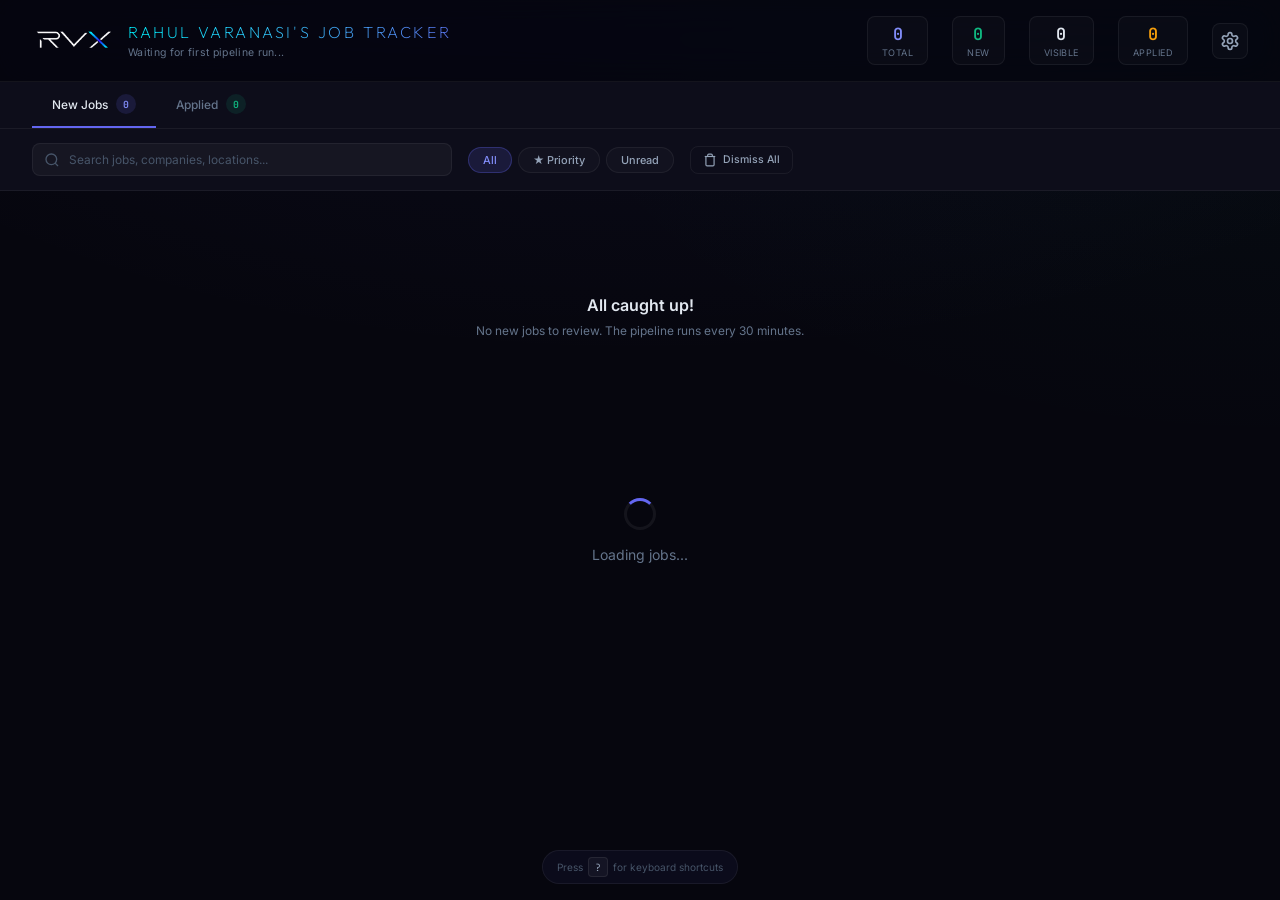
==== commit bd8e7575: "feat: smart 3+ YOE eligibility engine & dual-layer job deduplication - Replace basic min/max filter " ====
--- a/dashboard/index.html
+++ b/dashboard/index.html
@@ -6,8 +6,11 @@
   <meta name="viewport" content="width=device-width, initial-scale=1.0">
   <title>DevOps Job Tracker</title>
   <meta name="description" content="Personal DevOps job tracking dashboard — automated LinkedIn job monitoring">
-  <link rel="icon" type="image/png" href="favicon.png">
-  <link rel="apple-touch-icon" href="favicon.png">
+  <link rel="icon" type="image/x-icon" href="favicon.ico?v=2">
+  <link rel="icon" type="image/png" sizes="32x32" href="favicon-32x32.png?v=2">
+  <link rel="icon" type="image/png" sizes="16x16" href="favicon-16x16.png?v=2">
+  <link rel="apple-touch-icon" sizes="180x180" href="apple-touch-icon.png?v=2">
+  <link rel="shortcut icon" href="favicon.ico?v=2">
   <link rel="preconnect" href="https://fonts.googleapis.com">
   <link rel="preconnect" href="https://fonts.gstatic.com" crossorigin>
   <link
@@ -126,12 +129,12 @@
             </div>
             <div class="form-row">
               <div class="form-group">
-                <label class="form-label" for="minYoe">Min YOE</label>
-                <input type="number" class="form-input" id="minYoe" min="0" max="20" step="1">
+                <label class="form-label" for="minYoe">Your Experience (yrs)</label>
+                <input type="number" class="form-input" id="minYoe" min="0" max="20" step="1" title="How many years of experience you have">
               </div>
               <div class="form-group">
-                <label class="form-label" for="maxYoe">Max YOE</label>
-                <input type="number" class="form-input" id="maxYoe" min="0" max="20" step="1">
+                <label class="form-label" for="maxYoe">Stretch (yrs)</label>
+                <input type="number" class="form-input" id="maxYoe" min="0" max="5" step="1" title="Years above your experience you're willing to reach for">
               </div>
               <div class="form-group">
                 <label class="form-label" for="searchLocation">Location</label>
